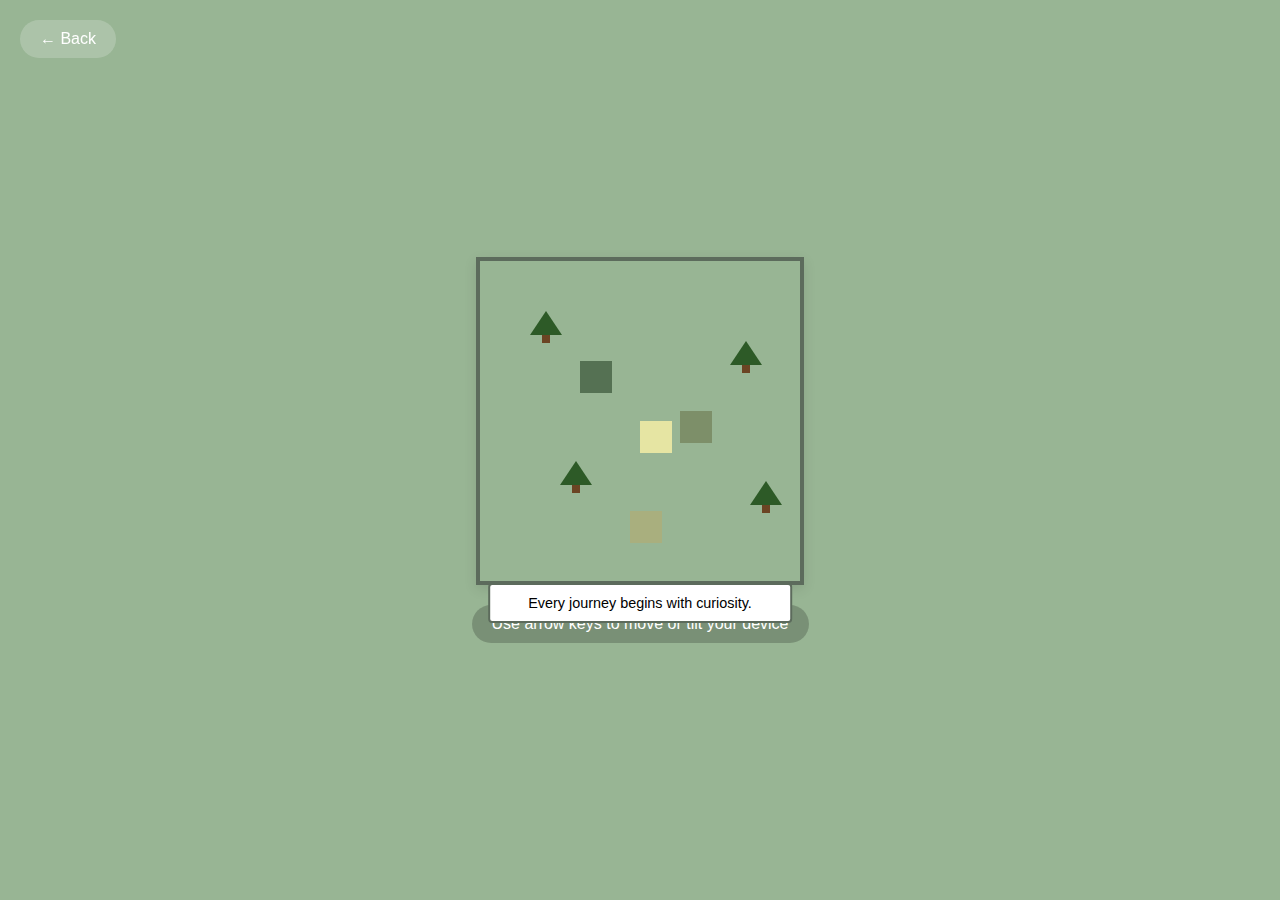
==== game9.html @ bc1c0261 "Add files via upload" ====
<!doctype html>
<html lang="en">
    <head>
        <meta charset="UTF-8" />
        <meta name="viewport" content="width=device-width, initial-scale=1.0" />
        <title>Sage Gardens</title>
        <style>
            body {
                margin: 0;
                padding: 0;
                display: flex;
                justify-content: center;
                align-items: center;
                min-height: 100vh;
                background: #98b594;
                font-family: sans-serif;
                overflow: hidden;
            }

            .game-container {
                position: relative;
                display: flex;
                flex-direction: column;
                align-items: center;
                gap: 20px;
            }

            #gameCanvas {
                background: #98b594;
                image-rendering: pixelated;
                border: 4px solid #5c6b5c;
                box-shadow: 0 4px 12px rgba(0, 0, 0, 0.1);
                max-width: 100vw;
                max-height: 80vh;
            }

            .controls-hint {
                color: #fff;
                background: rgba(0, 0, 0, 0.2);
                padding: 10px 20px;
                border-radius: 20px;
                text-align: center;
            }

            .touch-overlay {
                display: none;
                position: fixed;
                bottom: 20px;
                left: 50%;
                transform: translateX(-50%);
                background: rgba(255, 255, 255, 0.2);
                border-radius: 50%;
                width: 150px;
                height: 150px;
                touch-action: none;
            }

            .dialog-box {
                position: absolute;
                bottom: 20px;
                left: 50%;
                transform: translateX(-50%);
                background: white;
                border: 2px solid #5c6b5c;
                padding: 10px 15px;
                border-radius: 4px;
                font-size: 0.9em;
                display: none;
                width: 80%;
                max-width: 280px;
                text-align: center;
            }

            .back-button {
                position: fixed;
                top: 20px;
                left: 20px;
                background: rgba(255, 255, 255, 0.2);
                border: none;
                color: white;
                padding: 10px 20px;
                border-radius: 20px;
                cursor: pointer;
                font-size: 16px;
                transition: background 0.3s ease;
            }

            .back-button:hover {
                background: rgba(255, 255, 255, 0.3);
            }

            @media (max-width: 768px) {
                .touch-overlay {
                    display: block;
                }

                .controls-hint {
                    display: none;
                }
            }
        </style>
    </head>
    <body>
        <button class="back-button" onclick="window.location.href='index.html'">
            ← Back
        </button>

        <div class="game-container">
            <canvas id="gameCanvas" width="320" height="320"></canvas>
            <div class="controls-hint">
                Use arrow keys to move or tilt your device
            </div>
            <div class="dialog-box" id="dialogBox"></div>
            <div class="touch-overlay" id="touchControl"></div>
        </div>

        <script>
            // Game initialization and setup
            const canvas = document.getElementById("gameCanvas");
            const ctx = canvas.getContext("2d");
            const TILE_SIZE = 32;
            const PLAYER_SPEED = 3;

            // Game state
            const gameState = {
                player: {
                    x: canvas.width / 2,
                    y: canvas.height / 2,
                    width: TILE_SIZE,
                    height: TILE_SIZE,
                    moving: false,
                    direction: "down",
                },
                npcs: [
                    {
                        x: 100,
                        y: 100,
                        quote: "Life blooms like spring flowers - unexpected and beautiful.",
                        color: "#557153",
                    },
                    {
                        x: 200,
                        y: 150,
                        quote: "Every journey begins with curiosity.",
                        color: "#7D8F69",
                    },
                    {
                        x: 150,
                        y: 250,
                        quote: "In nature's quiet moments, we find ourselves.",
                        color: "#A9AF7E",
                    },
                ],
            };

            // Environment setup
            const environment = {
                trees: [
                    { x: 50, y: 50 },
                    { x: 250, y: 80 },
                    { x: 80, y: 200 },
                    { x: 270, y: 220 },
                ],
            };

            // Gyroscope controls
            if (window.DeviceOrientationEvent) {
                window.addEventListener("deviceorientation", handleOrientation);
            }

            function handleOrientation(event) {
                if (!event.gamma || !event.beta) return;

                const gamma = event.gamma; // Left/Right tilt
                const beta = event.beta; // Forward/Back tilt

                if (Math.abs(gamma) > 10) {
                    gameState.player.x += (gamma > 0 ? 1 : -1) * PLAYER_SPEED;
                }
                if (Math.abs(beta - 45) > 10) {
                    gameState.player.y +=
                        (beta - 45 > 0 ? 1 : -1) * PLAYER_SPEED;
                }

                // Keep player in bounds
                gameState.player.x = Math.max(
                    0,
                    Math.min(canvas.width - TILE_SIZE, gameState.player.x),
                );
                gameState.player.y = Math.max(
                    0,
                    Math.min(canvas.height - TILE_SIZE, gameState.player.y),
                );
            }

            // Touch controls
            const touchControl = document.getElementById("touchControl");
            let touchStartX = 0;
            let touchStartY = 0;

            touchControl.addEventListener("touchstart", (e) => {
                const touch = e.touches[0];
                touchStartX = touch.clientX;
                touchStartY = touch.clientY;
            });

            touchControl.addEventListener("touchmove", (e) => {
                e.preventDefault();
                const touch = e.touches[0];
                const deltaX = touch.clientX - touchStartX;
                const deltaY = touch.clientY - touchStartY;

                gameState.player.x += (deltaX / 20) * PLAYER_SPEED;
                gameState.player.y += (deltaY / 20) * PLAYER_SPEED;

                // Keep player in bounds
                gameState.player.x = Math.max(
                    0,
                    Math.min(canvas.width - TILE_SIZE, gameState.player.x),
                );
                gameState.player.y = Math.max(
                    0,
                    Math.min(canvas.height - TILE_SIZE, gameState.player.y),
                );
            });

            // Dialog system
            function showDialog(text) {
                const dialogBox = document.getElementById("dialogBox");
                dialogBox.textContent = text;
                dialogBox.style.display = "block";
                setTimeout(() => {
                    dialogBox.style.display = "none";
                }, 3000);
            }

            // Drawing functions
            function drawPlayer() {
                ctx.fillStyle = "#E6E5A3";
                ctx.fillRect(
                    gameState.player.x,
                    gameState.player.y,
                    gameState.player.width,
                    gameState.player.height,
                );
            }

            function drawNPCs() {
                gameState.npcs.forEach((npc) => {
                    ctx.fillStyle = npc.color;
                    ctx.fillRect(npc.x, npc.y, TILE_SIZE, TILE_SIZE);
                });
            }

            function drawTrees() {
                environment.trees.forEach((tree) => {
                    // Tree trunk
                    ctx.fillStyle = "#6B4423";
                    ctx.fillRect(tree.x + 12, tree.y + 20, 8, 12);

                    // Tree top
                    ctx.fillStyle = "#2D5A27";
                    ctx.beginPath();
                    ctx.moveTo(tree.x + 16, tree.y);
                    ctx.lineTo(tree.x + 32, tree.y + 24);
                    ctx.lineTo(tree.x, tree.y + 24);
                    ctx.closePath();
                    ctx.fill();
                });
            }

            function checkNPCInteraction() {
                gameState.npcs.forEach((npc) => {
                    const distance = Math.sqrt(
                        Math.pow(gameState.player.x - npc.x, 2) +
                            Math.pow(gameState.player.y - npc.y, 2),
                    );

                    if (distance < TILE_SIZE * 1.5) {
                        showDialog(npc.quote);
                    }
                });
            }

            // Keyboard controls
            const keys = {};
            document.addEventListener("keydown", (e) => {
                keys[e.key] = true;
                gameState.player.moving = true;
            });

            document.addEventListener("keyup", (e) => {
                keys[e.key] = false;
                gameState.player.moving = false;
            });

            function handleMovement() {
                const oldX = gameState.player.x;
                const oldY = gameState.player.y;

                if (keys["ArrowUp"]) {
                    gameState.player.y -= PLAYER_SPEED;
                    gameState.player.direction = "up";
                }
                if (keys["ArrowDown"]) {
                    gameState.player.y += PLAYER_SPEED;
                    gameState.player.direction = "down";
                }
                if (keys["ArrowLeft"]) {
                    gameState.player.x -= PLAYER_SPEED;
                    gameState.player.direction = "left";
                }
                if (keys["ArrowRight"]) {
                    gameState.player.x += PLAYER_SPEED;
                    gameState.player.direction = "right";
                }

                // Keep player in bounds
                gameState.player.x = Math.max(
                    0,
                    Math.min(canvas.width - TILE_SIZE, gameState.player.x),
                );
                gameState.player.y = Math.max(
                    0,
                    Math.min(canvas.height - TILE_SIZE, gameState.player.y),
                );

                // Simple collision with trees
                environment.trees.forEach((tree) => {
                    const treeBox = {
                        x: tree.x,
                        y: tree.y + 20,
                        width: TILE_SIZE,
                        height: TILE_SIZE - 20,
                    };

                    if (checkCollision(gameState.player, treeBox)) {
                        gameState.player.x = oldX;
                        gameState.player.y = oldY;
                    }
                });
            }

            function checkCollision(rect1, rect2) {
                return (
                    rect1.x < rect2.x + rect2.width &&
                    rect1.x + rect1.width > rect2.x &&
                    rect1.y < rect2.y + rect2.height &&
                    rect1.y + rect1.height > rect2.y
                );
            }

            function update() {
                // Clear canvas
                ctx.fillStyle = "#98B594";
                ctx.fillRect(0, 0, canvas.width, canvas.height);

                handleMovement();
                drawTrees();
                drawNPCs();
                drawPlayer();
                checkNPCInteraction();
            }

            function gameLoop() {
                update();
                requestAnimationFrame(gameLoop);
            }

            // Start the game
            gameLoop();
        </script>
    </body>
</html>
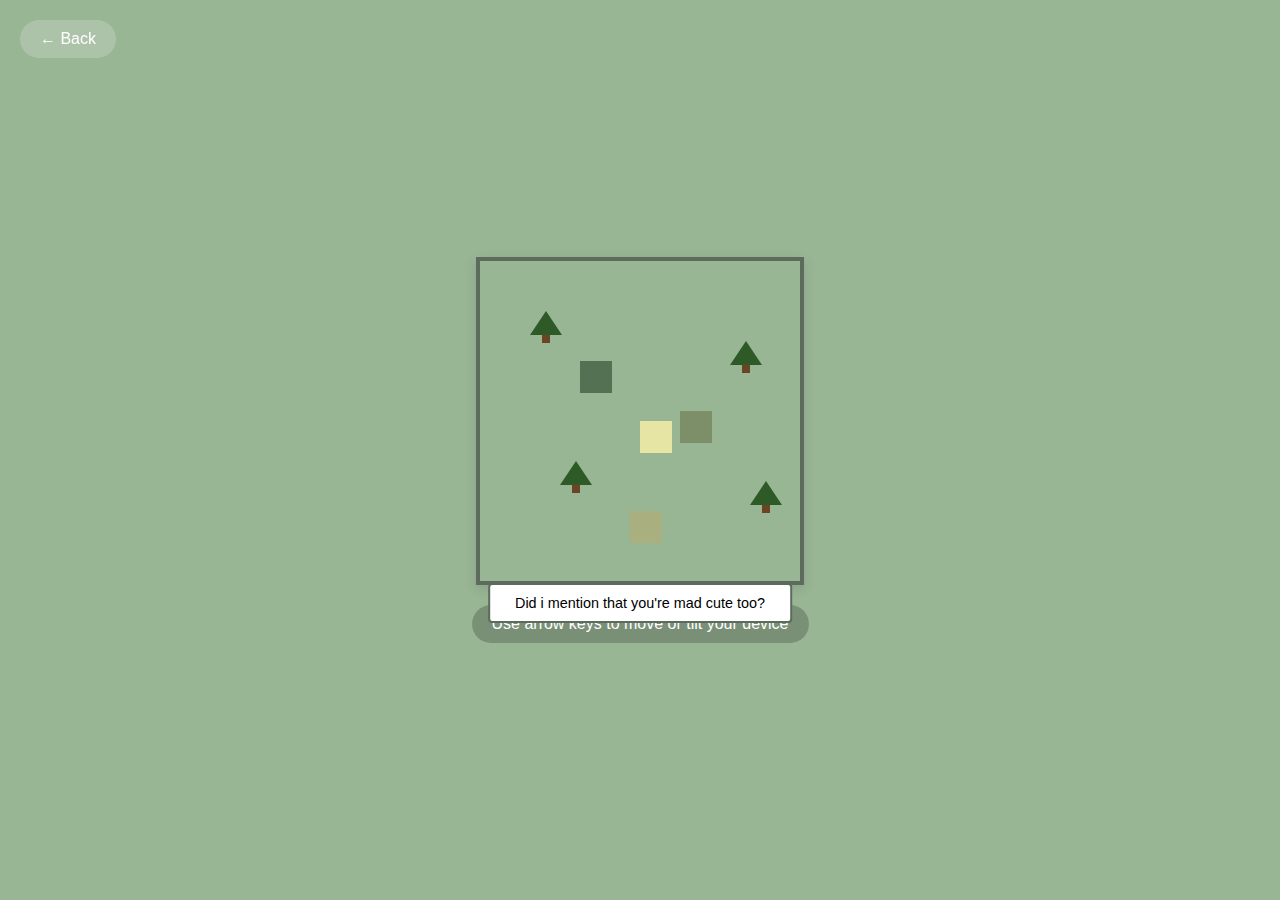
==== commit 8dfc3467: "Update game9.html" ====
--- a/game9.html
+++ b/game9.html
@@ -135,19 +135,19 @@
                     {
                         x: 100,
                         y: 100,
-                        quote: "Life blooms like spring flowers - unexpected and beautiful.",
+                        quote: "You have one of the most contagious smiles I know. Being nice here.",
                         color: "#557153",
                     },
                     {
                         x: 200,
                         y: 150,
-                        quote: "Every journey begins with curiosity.",
+                        quote: "Did i mention that you're mad cute too?",
                         color: "#7D8F69",
                     },
                     {
                         x: 150,
                         y: 250,
-                        quote: "In nature's quiet moments, we find ourselves.",
+                        quote: "Finally a worthy workaholic! Our battle will be lagendary!",
                         color: "#A9AF7E",
                     },
                 ],
